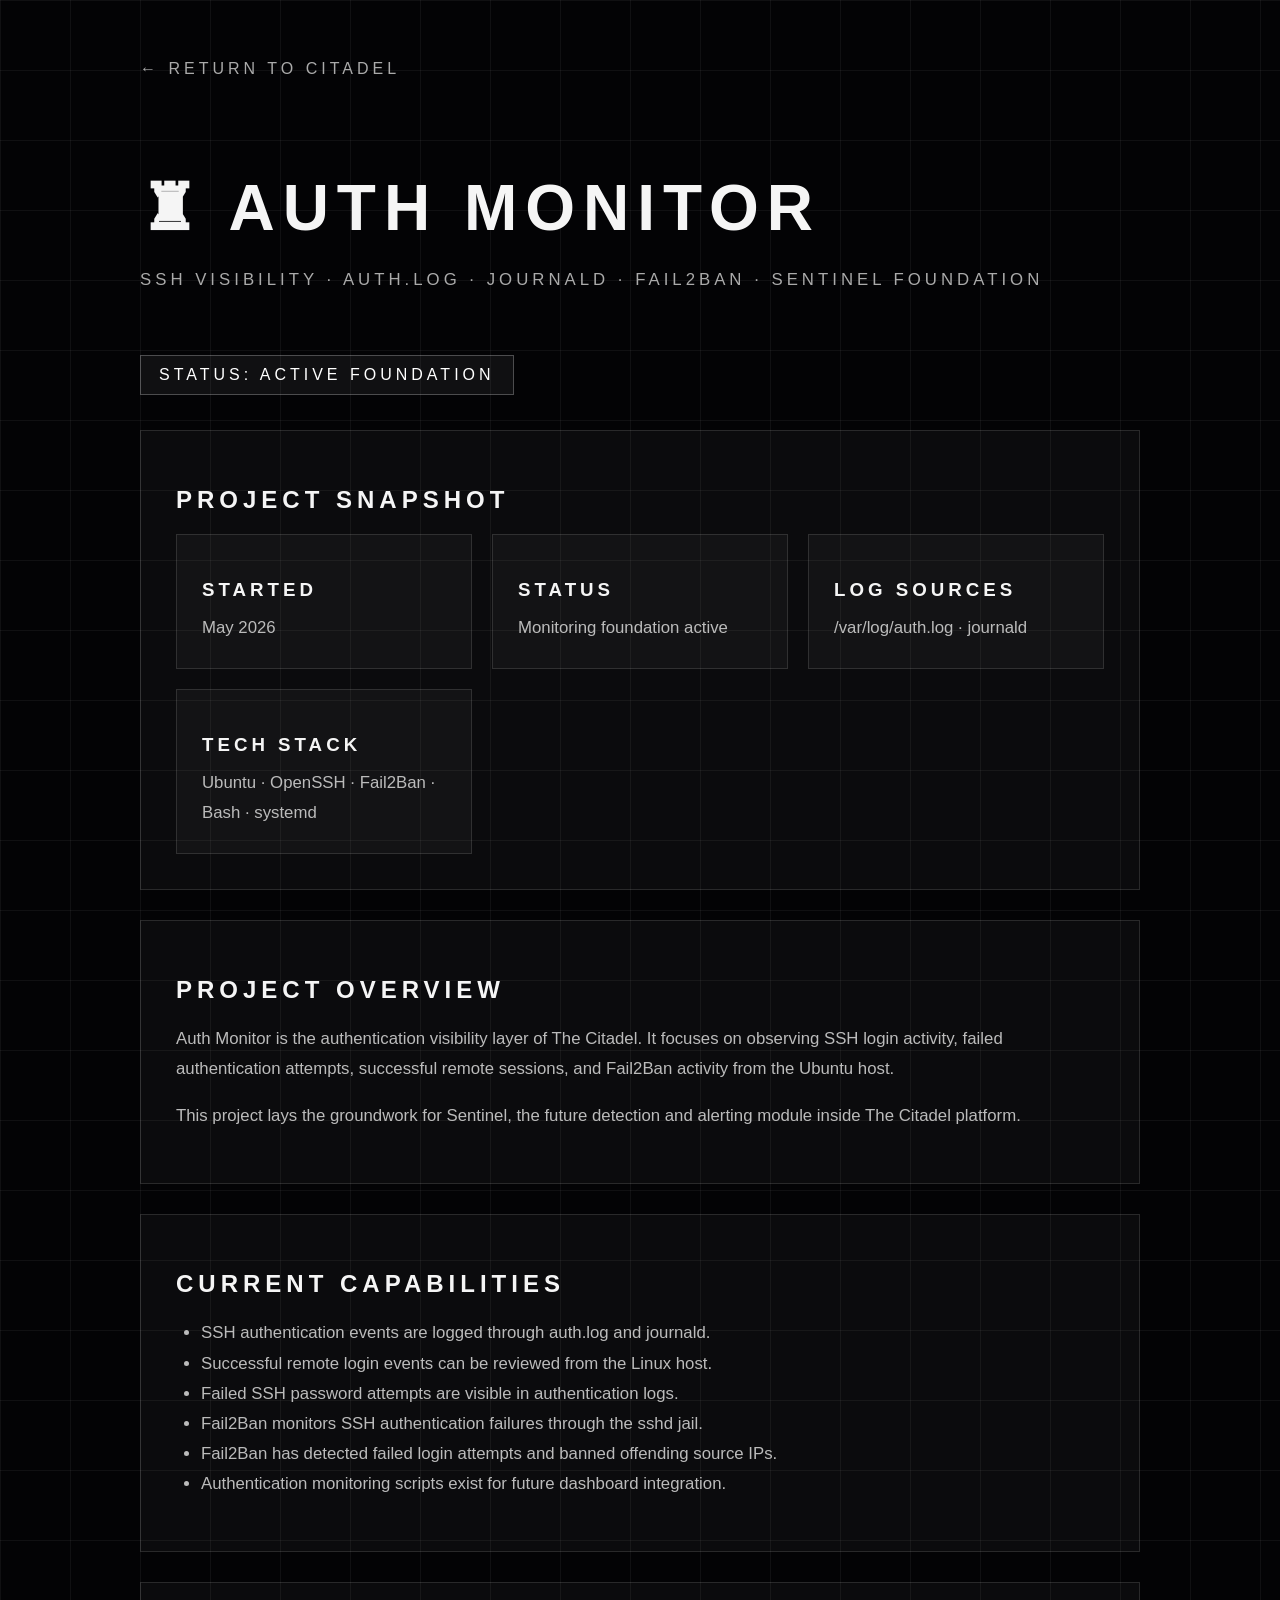
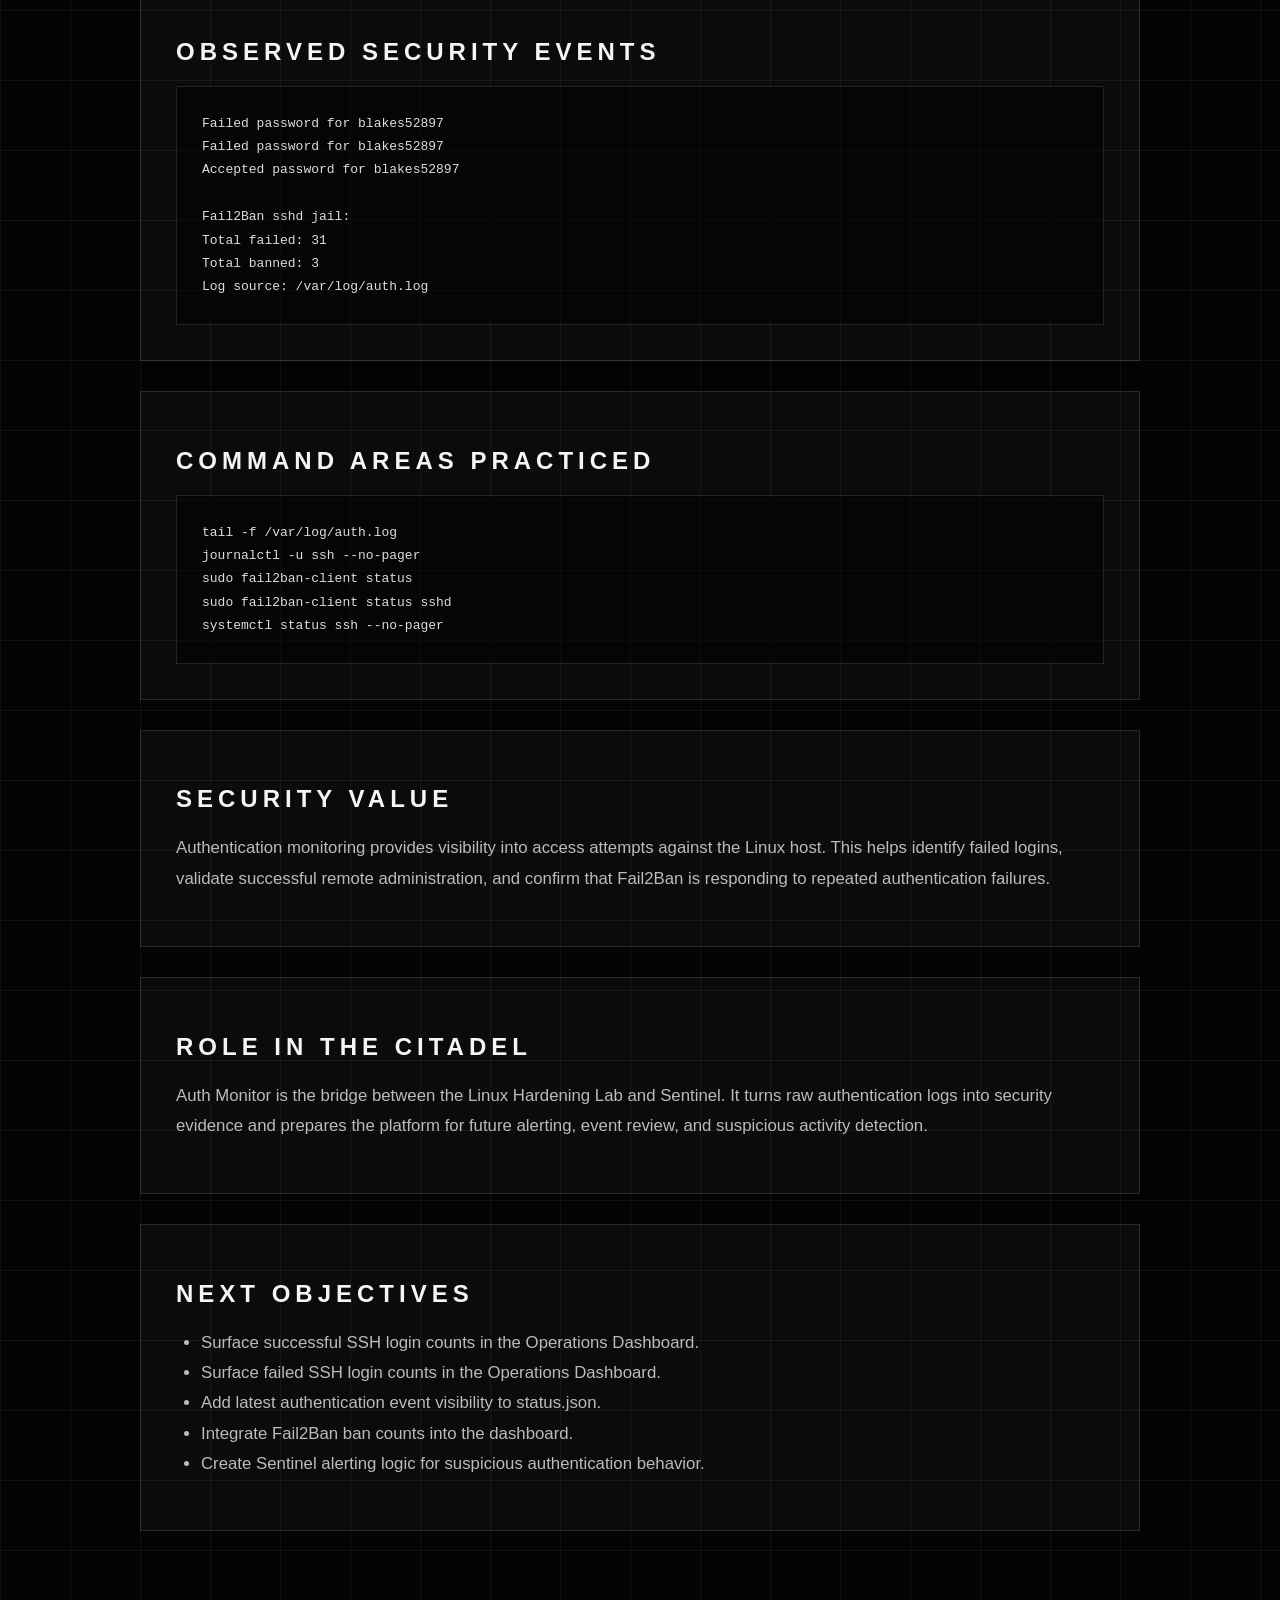
==== docker-site/projects/auth-monitor.html @ 6aa4339c "Wire Citadel project cards to documentation pages" ====
<!DOCTYPE html>
<html lang="en">
<head>
  <meta charset="UTF-8">
  <meta name="viewport" content="width=device-width, initial-scale=1.0">
  <title>Auth Monitor | The Citadel</title>
  <style>
    body {
      margin: 0;
      background: #030305;
      color: #f5f5f5;
      font-family: Arial, Helvetica, sans-serif;
      background-image:
        linear-gradient(rgba(255,255,255,0.05) 1px, transparent 1px),
        linear-gradient(90deg, rgba(255,255,255,0.05) 1px, transparent 1px);
      background-size: 70px 70px;
    }

    .container {
      width: 90%;
      max-width: 1000px;
      margin: auto;
      padding: 60px 0;
    }

    a {
      color: #fff;
      text-decoration: none;
    }

    .back {
      display: inline-block;
      margin-bottom: 50px;
      letter-spacing: 4px;
      color: #aaa;
    }

    h1 {
      font-size: 4rem;
      letter-spacing: 8px;
      margin-bottom: 20px;
    }

    .subtitle {
      color: #aaa;
      letter-spacing: 4px;
      line-height: 1.8;
      margin-bottom: 40px;
    }

    .status-badge {
      display: inline-block;
      border: 1px solid rgba(255,255,255,0.25);
      padding: 10px 18px;
      margin: 20px 0 35px;
      letter-spacing: 4px;
      color: #fff;
      background: rgba(255,255,255,0.05);
    }

    .section {
      border: 1px solid rgba(255,255,255,0.12);
      background: rgba(255,255,255,0.03);
      padding: 35px;
      margin-bottom: 30px;
    }

    h2 {
      letter-spacing: 5px;
      margin-bottom: 20px;
    }

    p, li {
      color: #bbb;
      line-height: 1.8;
      font-size: 1.05rem;
    }

    ul {
      padding-left: 25px;
    }

    .meta-grid {
      display: grid;
      grid-template-columns: repeat(auto-fit, minmax(220px, 1fr));
      gap: 20px;
    }

    .meta-card {
      border: 1px solid rgba(255,255,255,0.12);
      background: rgba(255,255,255,0.03);
      padding: 25px;
    }

    .meta-card h3 {
      letter-spacing: 4px;
      margin-bottom: 12px;
    }

    .meta-card p {
      margin: 0;
    }

    .terminal {
      font-family: monospace;
      background: rgba(0,0,0,0.5);
      border: 1px solid rgba(255,255,255,0.12);
      padding: 25px;
      line-height: 1.8;
      overflow-x: auto;
      color: #ddd;
    }

    @media(max-width: 768px) {
      h1 {
        font-size: 2.6rem;
        letter-spacing: 4px;
      }

      .container {
        padding: 45px 0;
      }

      .section {
        padding: 28px;
      }
    }
  </style>
</head>
<body>
  <div class="container">
    <a class="back" href="/">← RETURN TO CITADEL</a>

    <h1>♜ AUTH MONITOR</h1>
    <p class="subtitle">
      SSH VISIBILITY · AUTH.LOG · JOURNALD · FAIL2BAN · SENTINEL FOUNDATION
    </p>

    <div class="status-badge">STATUS: ACTIVE FOUNDATION</div>

    <div class="section">
      <h2>PROJECT SNAPSHOT</h2>
      <div class="meta-grid">
        <div class="meta-card">
          <h3>STARTED</h3>
          <p>May 2026</p>
        </div>
        <div class="meta-card">
          <h3>STATUS</h3>
          <p>Monitoring foundation active</p>
        </div>
        <div class="meta-card">
          <h3>LOG SOURCES</h3>
          <p>/var/log/auth.log · journald</p>
        </div>
        <div class="meta-card">
          <h3>TECH STACK</h3>
          <p>Ubuntu · OpenSSH · Fail2Ban · Bash · systemd</p>
        </div>
      </div>
    </div>

    <div class="section">
      <h2>PROJECT OVERVIEW</h2>
      <p>
        Auth Monitor is the authentication visibility layer of The Citadel. It focuses on observing
        SSH login activity, failed authentication attempts, successful remote sessions, and Fail2Ban
        activity from the Ubuntu host.
      </p>
      <p>
        This project lays the groundwork for Sentinel, the future detection and alerting module
        inside The Citadel platform.
      </p>
    </div>

    <div class="section">
      <h2>CURRENT CAPABILITIES</h2>
      <ul>
        <li>SSH authentication events are logged through auth.log and journald.</li>
        <li>Successful remote login events can be reviewed from the Linux host.</li>
        <li>Failed SSH password attempts are visible in authentication logs.</li>
        <li>Fail2Ban monitors SSH authentication failures through the sshd jail.</li>
        <li>Fail2Ban has detected failed login attempts and banned offending source IPs.</li>
        <li>Authentication monitoring scripts exist for future dashboard integration.</li>
      </ul>
    </div>

    <div class="section">
      <h2>OBSERVED SECURITY EVENTS</h2>
      <div class="terminal">
        Failed password for blakes52897<br>
        Failed password for blakes52897<br>
        Accepted password for blakes52897<br>
        <br>
        Fail2Ban sshd jail:<br>
        Total failed: 31<br>
        Total banned: 3<br>
        Log source: /var/log/auth.log
      </div>
    </div>

    <div class="section">
      <h2>COMMAND AREAS PRACTICED</h2>
      <div class="terminal">
        tail -f /var/log/auth.log<br>
        journalctl -u ssh --no-pager<br>
        sudo fail2ban-client status<br>
        sudo fail2ban-client status sshd<br>
        systemctl status ssh --no-pager
      </div>
    </div>

    <div class="section">
      <h2>SECURITY VALUE</h2>
      <p>
        Authentication monitoring provides visibility into access attempts against the Linux host.
        This helps identify failed logins, validate successful remote administration, and confirm
        that Fail2Ban is responding to repeated authentication failures.
      </p>
    </div>

    <div class="section">
      <h2>ROLE IN THE CITADEL</h2>
      <p>
        Auth Monitor is the bridge between the Linux Hardening Lab and Sentinel. It turns raw
        authentication logs into security evidence and prepares the platform for future alerting,
        event review, and suspicious activity detection.
      </p>
    </div>

    <div class="section">
      <h2>NEXT OBJECTIVES</h2>
      <ul>
        <li>Surface successful SSH login counts in the Operations Dashboard.</li>
        <li>Surface failed SSH login counts in the Operations Dashboard.</li>
        <li>Add latest authentication event visibility to status.json.</li>
        <li>Integrate Fail2Ban ban counts into the dashboard.</li>
        <li>Create Sentinel alerting logic for suspicious authentication behavior.</li>
      </ul>
    </div>
  </div>
</body>
</html>
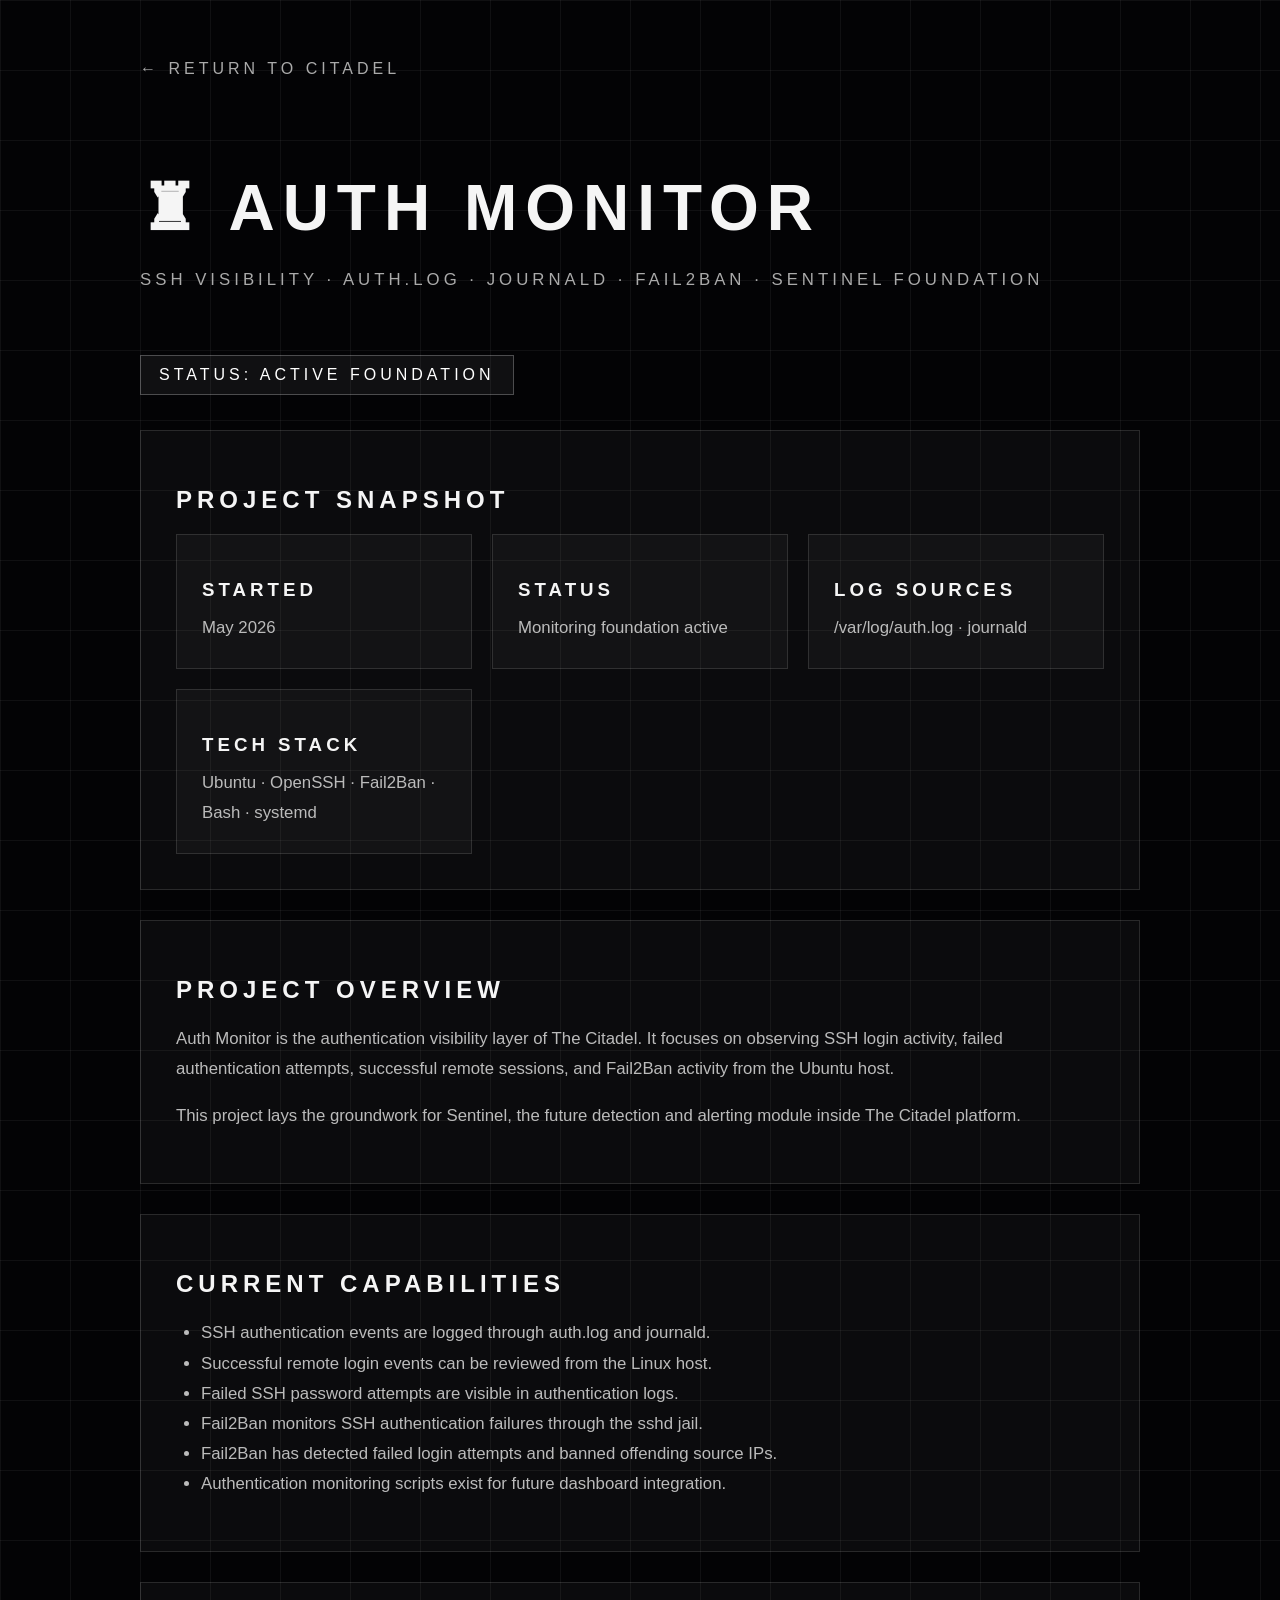
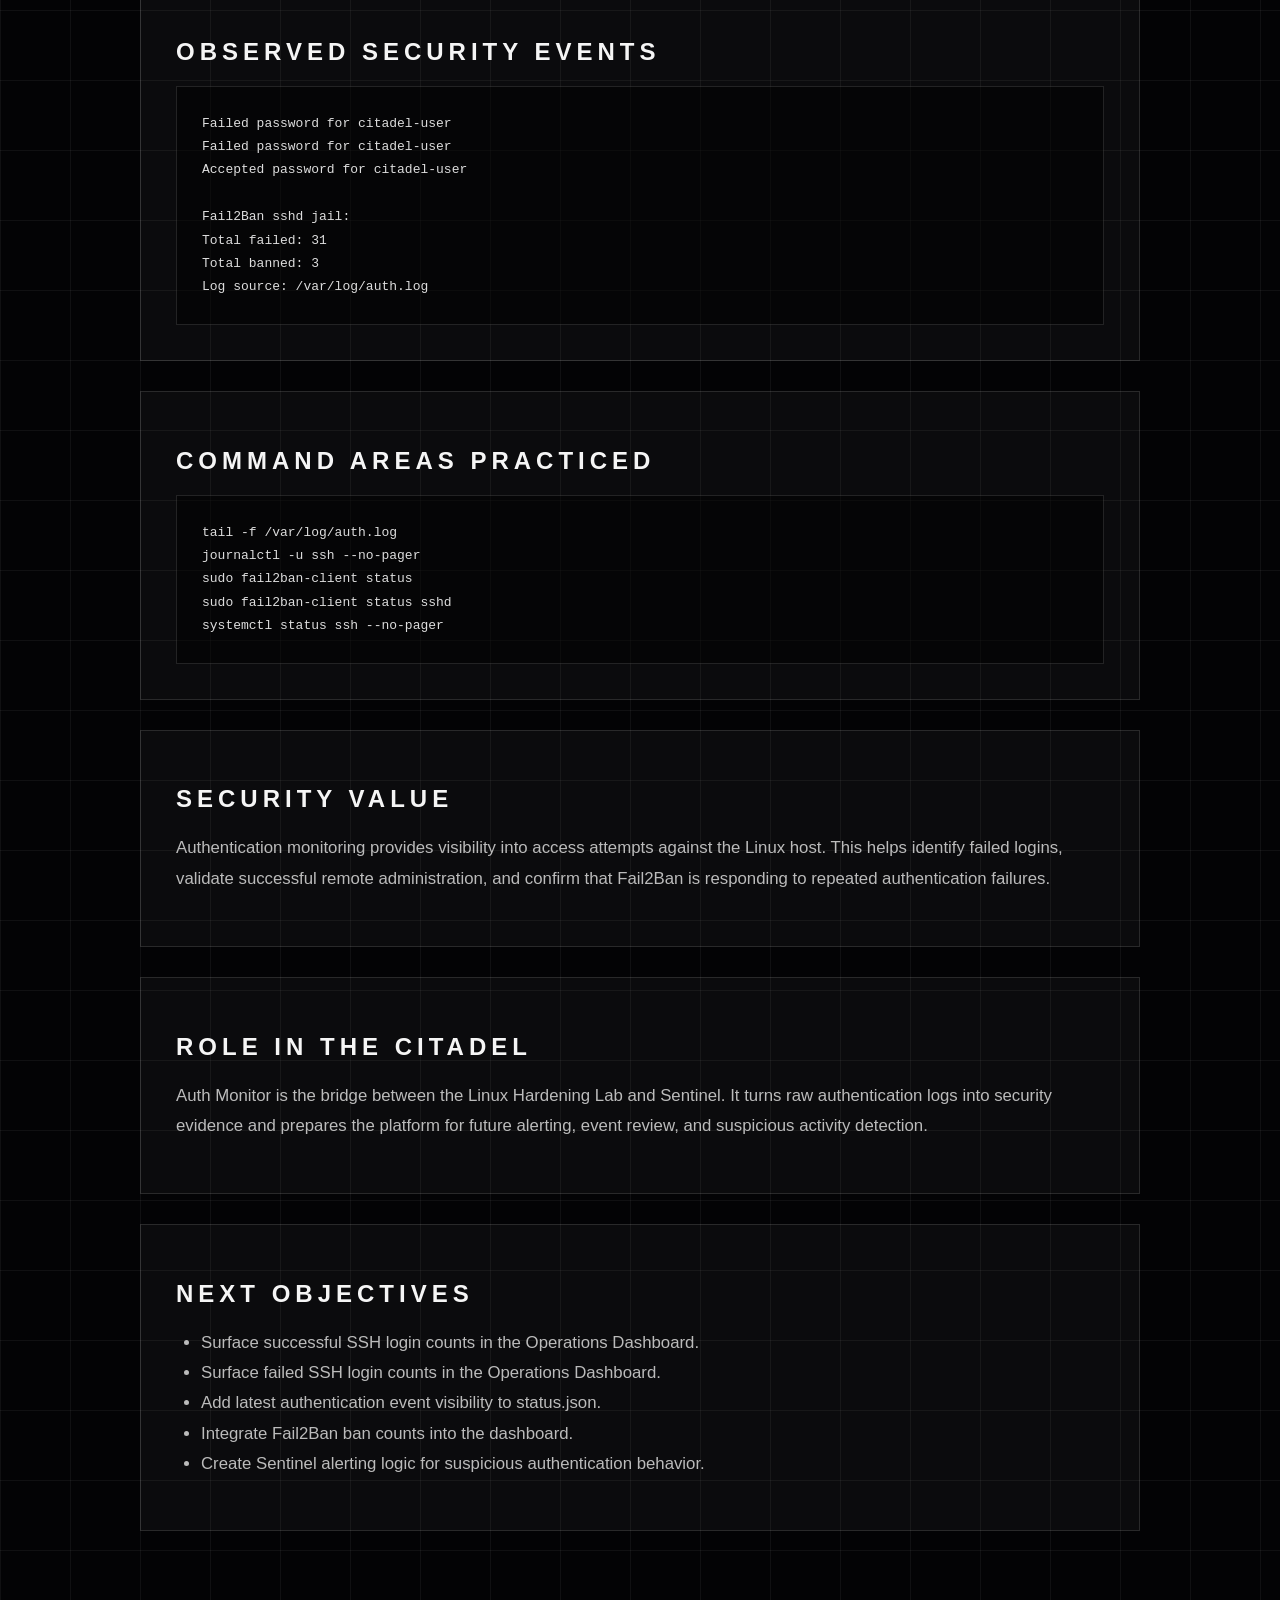
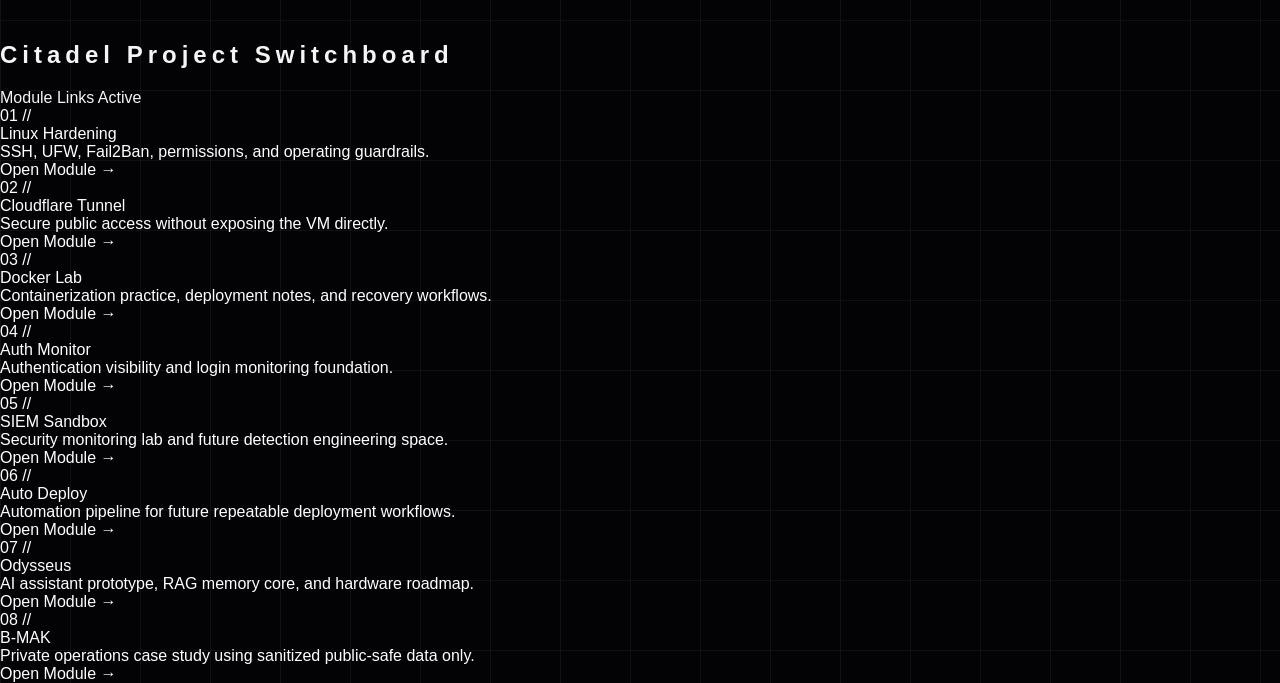
==== commit 784622af: "Update Citadel site content and assets" ====
--- a/docker-site/projects/auth-monitor.html
+++ b/docker-site/projects/auth-monitor.html
@@ -126,6 +126,7 @@
       }
     }
   </style>
+  <link rel="stylesheet" href="/assets/citadel-project.css?v=switch1" />
 </head>
 <body>
   <div class="container">
@@ -188,9 +189,9 @@
     <div class="section">
       <h2>OBSERVED SECURITY EVENTS</h2>
       <div class="terminal">
-        Failed password for blakes52897<br>
-        Failed password for blakes52897<br>
-        Accepted password for blakes52897<br>
+        Failed password for citadel-user<br>
+        Failed password for citadel-user<br>
+        Accepted password for citadel-user<br>
         <br>
         Fail2Ban sshd jail:<br>
         Total failed: 31<br>
@@ -239,5 +240,72 @@
       </ul>
     </div>
   </div>
+  <script defer src="/assets/citadel-project.js?v=switch1"></script>
+
+<section class="project-switchboard">
+  <div class="project-switchboard-head">
+    <h2 class="project-switchboard-title">Citadel Project Switchboard</h2>
+    <div class="project-switchboard-status">Module Links Active</div>
+  </div>
+
+  <div class="project-switchboard-grid">
+    <a class="project-module-link" href="/projects/linux-hardening.html">
+      <div class="project-module-num">01 //</div>
+      <div class="project-module-name">Linux Hardening</div>
+      <div class="project-module-desc">SSH, UFW, Fail2Ban, permissions, and operating guardrails.</div>
+      <span class="project-module-open">Open Module →</span>
+    </a>
+
+    <a class="project-module-link" href="/projects/cloudflare-tunnel.html">
+      <div class="project-module-num">02 //</div>
+      <div class="project-module-name">Cloudflare Tunnel</div>
+      <div class="project-module-desc">Secure public access without exposing the VM directly.</div>
+      <span class="project-module-open">Open Module →</span>
+    </a>
+
+    <a class="project-module-link" href="/projects/docker-deployment-lab.html">
+      <div class="project-module-num">03 //</div>
+      <div class="project-module-name">Docker Lab</div>
+      <div class="project-module-desc">Containerization practice, deployment notes, and recovery workflows.</div>
+      <span class="project-module-open">Open Module →</span>
+    </a>
+
+    <a class="project-module-link" href="/projects/auth-monitor.html">
+      <div class="project-module-num">04 //</div>
+      <div class="project-module-name">Auth Monitor</div>
+      <div class="project-module-desc">Authentication visibility and login monitoring foundation.</div>
+      <span class="project-module-open">Open Module →</span>
+    </a>
+
+    <a class="project-module-link" href="/projects/siem-sandbox.html">
+      <div class="project-module-num">05 //</div>
+      <div class="project-module-name">SIEM Sandbox</div>
+      <div class="project-module-desc">Security monitoring lab and future detection engineering space.</div>
+      <span class="project-module-open">Open Module →</span>
+    </a>
+
+    <a class="project-module-link" href="/projects/auto-deploy-pipeline.html">
+      <div class="project-module-num">06 //</div>
+      <div class="project-module-name">Auto Deploy</div>
+      <div class="project-module-desc">Automation pipeline for future repeatable deployment workflows.</div>
+      <span class="project-module-open">Open Module →</span>
+    </a>
+
+    <a class="project-module-link" href="/projects/odysseus-memory-core.html">
+      <div class="project-module-num">07 //</div>
+      <div class="project-module-name">Odysseus</div>
+      <div class="project-module-desc">AI assistant prototype, RAG memory core, and hardware roadmap.</div>
+      <span class="project-module-open">Open Module →</span>
+    </a>
+
+    <a class="project-module-link" href="/projects/bmak.html">
+      <div class="project-module-num">08 //</div>
+      <div class="project-module-name">B-MAK</div>
+      <div class="project-module-desc">Private operations case study using sanitized public-safe data only.</div>
+      <span class="project-module-open">Open Module →</span>
+    </a>
+  </div>
+</section>
+
 </body>
 </html>
